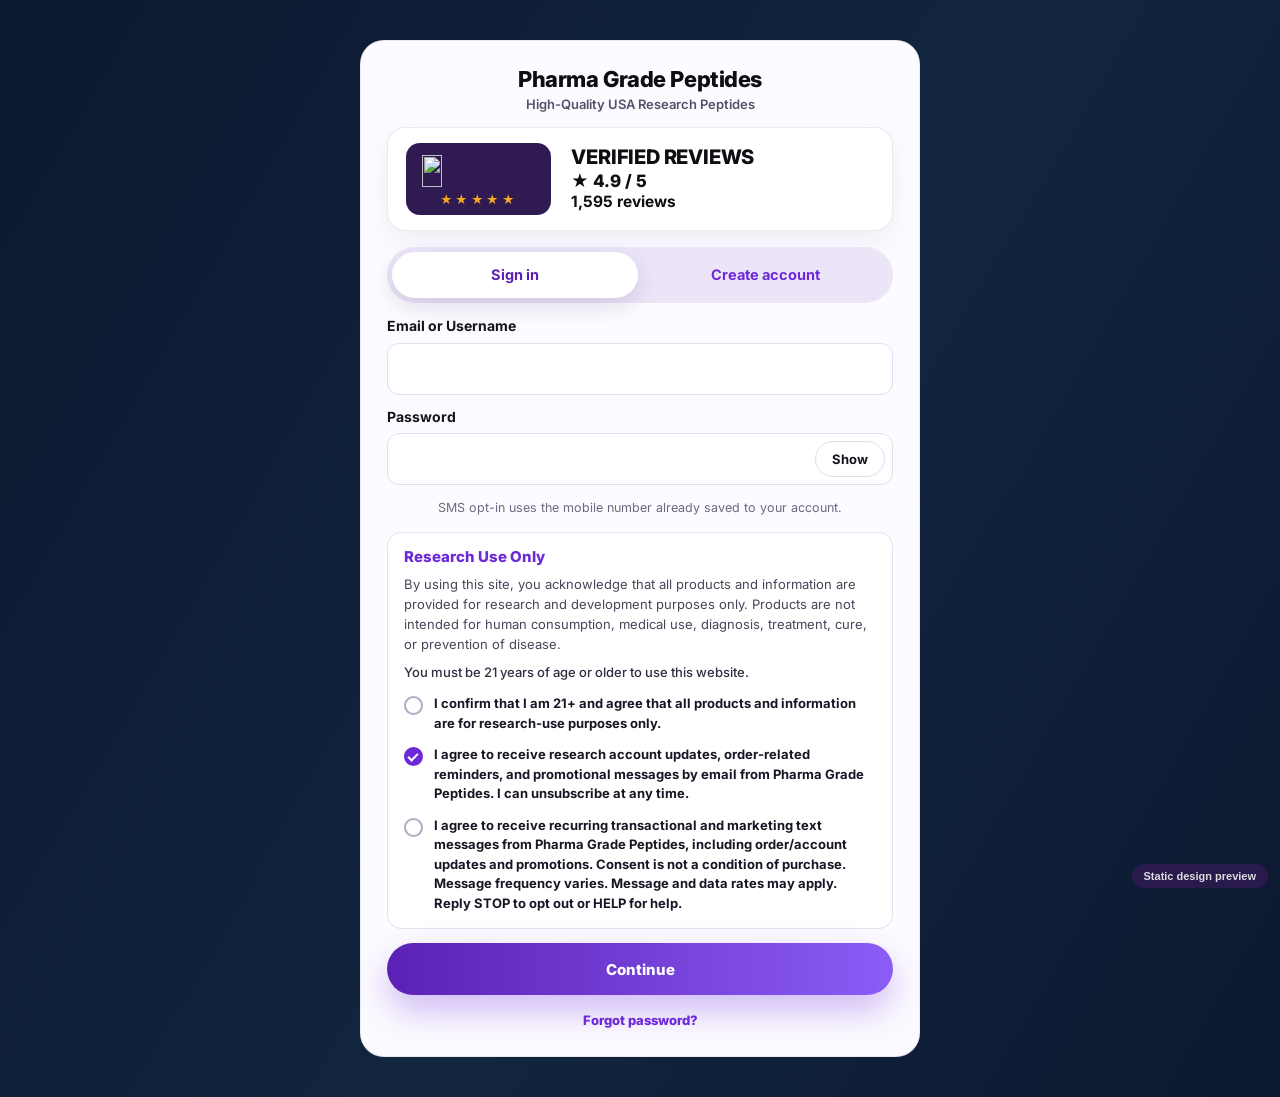
==== login-card.html @ 243227a5 "Pharma Grade Peptides — design preview: landing, login (full + card), FAQ" ====
<!DOCTYPE html><html><head><meta charset="utf-8"><meta name="viewport" content="width=device-width, initial-scale=1">
<title>Login / Sign Form — card only</title>
<link href="https://fonts.googleapis.com/css2?family=Inter:wght@400;500;600;700;800&display=swap" rel="stylesheet">
<link rel="stylesheet" href="assets/css/auth.css">
<style>body{margin:0;background:linear-gradient(120deg,#0c1830,#12263f 55%,#0c1830);min-height:100vh;display:flex;align-items:center;justify-content:center;padding:40px}</style>
</head><body>
<div class="pga pga--card-only" data-mode="login"><div class="pga-shell"><div class="pga-card">
					<p class="pga-card__title">Pharma Grade Peptides</p>
					<p class="pga-card__kicker">High-Quality USA Research Peptides</p>

					<div class="pga-reviews" aria-label="Verified reviews: 4.9 / 5 from 1,595 reviews">
						<div class="pga-reviews__brand" aria-hidden="true">
							<img decoding="async" src="assets/assets/img/logo-light.svg" alt="" width="128" height="36">
							<span class="pga-reviews__stars">&#9733;&#9733;&#9733;&#9733;&#9733;</span>
						</div>
						<div class="pga-reviews__score">
							<b>VERIFIED REVIEWS</b>
							<span class="pga-reviews__scorenum">&#9733; 4.9 / 5</span>
							<small>1,595 reviews</small>
						</div>
					</div>

					<div class="pga-tabs" role="tablist" aria-label="Account access">
						<button type="button" class="pga-tab is-active" data-tab="login" role="tab" aria-selected="true">Sign in</button>
						<button type="button" class="pga-tab" data-tab="register" role="tab" aria-selected="false">Create account</button>
					</div>

					
					<div class="pga-panels">

						<!-- Sign in -->
						<div class="pga-panel is-active" data-panel="login" role="tabpanel">
							<form class="pga-form js-pga-form" data-action="pga_login" novalidate>
								<label class="pga-field">
									<span>Email or Username</span>
									<input type="text" name="login" autocomplete="username" required>
								</label>
								<label class="pga-field">
									<span>Password</span>
									<span class="pga-password">
										<input class="pga-password__input" type="password" name="password" autocomplete="current-password" required>
										<button type="button" class="pga-password__toggle js-pga-toggle" data-show="Show" data-hide="Hide">Show</button>
									</span>
								</label>

								<p class="pga-smsnote">SMS opt-in uses the mobile number already saved to your account.</p>

								<div class="pga-terms">
									<p class="pga-terms__head">Research Use Only</p>
									<div class="pga-terms__body">
										<p>By using this site, you acknowledge that all products and information are provided for research and development purposes only. Products are not intended for human consumption, medical use, diagnosis, treatment, cure, or prevention of disease.</p>
										<p class="pga-terms__strong">You must be 21 years of age or older to use this website.</p>
									</div>
									<label class="pga-check">
										<input type="checkbox" name="confirm21" value="1" required>
										<span>I confirm that I am 21+ and agree that all products and information are for research-use purposes only.</span>
									</label>
									<label class="pga-check">
										<input type="checkbox" name="optin_email" value="1" checked>
										<span>I agree to receive research account updates, order-related reminders, and promotional messages by email from Pharma Grade Peptides. I can unsubscribe at any time.</span>
									</label>
									<label class="pga-check">
										<input type="checkbox" name="optin_sms" value="1">
										<span>I agree to receive recurring transactional and marketing text messages from Pharma Grade Peptides, including order/account updates and promotions. Consent is not a condition of purchase. Message frequency varies. Message and data rates may apply. Reply STOP to opt out or HELP for help.</span>
									</label>
								</div>

								<label class="pga-hp" aria-hidden="true">Leave this field empty<input type="text" name="website" tabindex="-1" autocomplete="off"></label>
								<button type="submit" class="pga-btn">Continue</button>
								<p class="pga-small"><a href="#" class="js-pga-forgot-link">Forgot password?</a></p>
							</form>
						</div>

						<!-- Register -->
						<div class="pga-panel" data-panel="register" role="tabpanel">
							<form class="pga-form js-pga-form" data-action="pga_register" novalidate>
								<label class="pga-field">
									<span>Username</span>
									<input type="text" name="username" autocomplete="username" placeholder="Auto-generated if left blank">
								</label>
								<label class="pga-field">
									<span>Email</span>
									<input type="email" name="email" autocomplete="email" required>
								</label>
								<label class="pga-field">
									<span>Mobile phone number</span>
									<input type="tel" name="phone" autocomplete="tel" placeholder="For order and delivery updates">
								</label>
								<label class="pga-field">
									<span>Birthdate</span>
									<input type="date" name="birthdate" autocomplete="bday" required>
									<span class="pga-field-note">You must be 21 or older to hold a research account.</span>
								</label>
								<label class="pga-field">
									<span>Password</span>
									<span class="pga-password">
										<input class="pga-password__input" type="password" name="password" autocomplete="new-password" minlength="8" required>
										<button type="button" class="pga-password__toggle js-pga-toggle" data-show="Show" data-hide="Hide">Show</button>
									</span>
									<span class="pga-field-note">At least 8 characters.</span>
								</label>
								<label class="pga-field">
									<span>Confirm password</span>
									<span class="pga-password">
										<input class="pga-password__input" type="password" name="password2" autocomplete="new-password" minlength="8" required>
										<button type="button" class="pga-password__toggle js-pga-toggle" data-show="Show" data-hide="Hide">Show</button>
									</span>
								</label>

								<div class="pga-terms">
									<p class="pga-terms__head">Research Use Only</p>
									<div class="pga-terms__body">
										<p>By using this site, you acknowledge that all products and information are provided for research and development purposes only. Products are not intended for human consumption, medical use, diagnosis, treatment, cure, or prevention of disease.</p>
										<p class="pga-terms__strong">You must be 21 years of age or older to use this website.</p>
									</div>
									<label class="pga-check">
										<input type="checkbox" name="consent_research" value="1" required>
										<span>I confirm that I am 21+ and agree that all products and information are for research-use purposes only.</span>
									</label>
									<label class="pga-check">
										<input type="checkbox" name="optin_email" value="1" checked>
										<span>I agree to receive research account updates, order-related reminders, and promotional messages by email from Pharma Grade Peptides. I can unsubscribe at any time.</span>
									</label>
									<label class="pga-check">
										<input type="checkbox" name="optin_sms" value="1">
										<span>I agree to receive recurring transactional and marketing text messages from Pharma Grade Peptides, including order/account updates and promotions. Consent is not a condition of purchase. Message frequency varies. Message and data rates may apply. Reply STOP to opt out or HELP for help.</span>
									</label>
								</div>

								<label class="pga-hp" aria-hidden="true">Leave this field empty<input type="text" name="website" tabindex="-1" autocomplete="off"></label>
								<button type="submit" class="pga-btn">Create account</button>
								<p class="pga-small">Already registered? <a href="#" class="js-pga-login-link">Sign in</a></p>
							</form>
						</div>

						<!-- Password reset -->
						<div class="pga-panel pga-reset-view" data-panel="forgot" role="tabpanel">
							<h2>Reset your password</h2>
							<p>Enter your email or username and we will send a secure reset link.</p>
							<form class="pga-form js-pga-form" data-action="pga_forgot" novalidate>
								<label class="pga-field">
									<span>Email or Username</span>
									<input type="text" name="login" autocomplete="username" required>
								</label>
								<label class="pga-hp" aria-hidden="true">Leave this field empty<input type="text" name="website" tabindex="-1" autocomplete="off"></label>
								<button type="submit" class="pga-btn">Send reset link</button>
								<p class="pga-small"><a href="#" class="js-pga-login-link">Back to sign in</a></p>
							</form>
						</div>
					</div>
				</div>
			</div></div></div>
<div style="position:fixed;bottom:12px;right:12px;background:#2f1a52;color:#fff;font:700 11px Arial;padding:6px 12px;border-radius:999px;opacity:.85">Static design preview</div>
</body></html>
---- assets/css/auth.css ----
/* =========================================================================
   PharmaGrade Core — Research Access gate (login / sign-up)
   Reference: split hero layout — lavender page, white logo card, oversized
   headline, hero artwork, stat tiles · right auth card with review badge,
   pill tabs, Google button and round consent checkboxes.
   Palette: violet #6d28d9 · lavender #ece5f8 · ink #0f0f14 ·
   danger #9f1239 · success #2f7d32 · Type: Inter
   ========================================================================= */

body.pgp-standalone { margin: 0; }

.pga {
	--pga-violet: #6d28d9;
	--pga-violet-bright: #7c3aed;
	--pga-ink: #0f0f14;
	--pga-text: #26212f;
	--pga-muted: #6f6880;
	--pga-line: rgba(31, 24, 54, 0.12);
	--pga-lav: #ece5f8;
	--pga-card: #fcfbff;
	--pga-success: #2f7d32;
	--pga-danger: #9f1239;
	--pga-shadow: 0 30px 80px rgba(48, 26, 94, 0.14);

	position: relative;
	min-height: 100vh;
	display: flex;
	box-sizing: border-box;
	background:
		radial-gradient(1000px 560px at 8% 4%, rgba(147, 83, 255, 0.16), transparent 60%),
		radial-gradient(820px 480px at 94% 18%, rgba(109, 40, 217, 0.12), transparent 58%),
		linear-gradient(168deg, #f9f6fe 0%, #f2ebfa 46%, #eae1f6 100%);
	font-family: "Inter", system-ui, -apple-system, "Segoe UI", Roboto, Arial, sans-serif;
	color: var(--pga-text);
	-webkit-font-smoothing: antialiased;
	padding: clamp(24px, 3.4vw, 56px);
	overflow-x: hidden;
}
.pga *, .pga *::before, .pga *::after { box-sizing: border-box; }

.pga::after {
	content: "";
	position: absolute;
	inset: 0;
	background-image:
		linear-gradient(rgba(86, 61, 125, 0.05) 1px, transparent 1px),
		linear-gradient(90deg, rgba(86, 61, 125, 0.05) 1px, transparent 1px);
	background-size: 46px 46px;
	-webkit-mask-image: linear-gradient(180deg, rgba(0, 0, 0, 0.55), transparent 82%);
	mask-image: linear-gradient(180deg, rgba(0, 0, 0, 0.55), transparent 82%);
	pointer-events: none;
}

.pga-shell {
	position: relative;
	z-index: 2;
	width: min(1380px, 100%);
	min-width: 0;
	margin: auto;
	display: grid;
	grid-template-columns: minmax(0, 1.08fr) minmax(400px, 540px);
	gap: clamp(44px, 7.5vw, 140px);
	align-items: start;
}

/* ---------- Story column ---------- */
.pga-story { padding: clamp(0px, 1vw, 10px) 0; min-width: 0; }

.pga-logobox {
	display: inline-flex;
	align-items: center;
	background: #ffffff;
	border-radius: 22px;
	padding: 15px 28px;
	box-shadow: 0 18px 44px rgba(48, 26, 94, 0.1);
}
.pga-logobox img { display: block; width: auto; height: 46px; }

.pga-eyebrow {
	margin: 30px 0 12px;
	color: var(--pga-violet);
	font-size: 13px;
	line-height: 1;
	text-transform: uppercase;
	letter-spacing: 0.2em;
	font-weight: 800;
}
.pga h1 {
	margin: 0;
	max-width: 740px;
	color: #0b0b10;
	font-size: clamp(40px, 4.4vw, 62px);
	line-height: 0.98;
	letter-spacing: -0.045em;
	font-weight: 800;
}
.pga-intro {
	max-width: 660px;
	margin: 22px 0 0;
	color: var(--pga-text);
	font-size: clamp(16px, 1.5vw, 19px);
	line-height: 1.6;
	font-weight: 500;
}

.pga-hero {
	margin: 28px 0 0;
	border-radius: 22px;
	overflow: hidden;
	box-shadow: 0 26px 60px rgba(48, 26, 94, 0.24);
	line-height: 0;
}
.pga-hero img { display: block; width: 100%; max-width: 100%; height: auto; }
.pga-story .pga-hero {
	max-width: 360px;
}

.pga-proof-grid {
	margin-top: 24px;
	display: grid;
	grid-template-columns: repeat(3, minmax(0, 1fr));
	gap: 14px;
	width: min(600px, 100%);
}
.pga-proof-grid div {
	background: #fff;
	border: 1px solid rgba(31, 24, 54, 0.05);
	border-radius: 16px;
	padding: 15px 16px 13px;
	box-shadow: 0 14px 34px rgba(48, 26, 94, 0.08);
}
.pga-proof-grid span {
	display: block;
	color: var(--pga-ink);
	font-size: 23px;
	font-weight: 800;
	letter-spacing: -0.02em;
	line-height: 1;
}
.pga-proof-grid small {
	display: block;
	margin-top: 5px;
	color: #3f3a4d;
	font-size: 11.5px;
	text-transform: uppercase;
	letter-spacing: 0.06em;
	font-weight: 800;
}

.pga-compliance-note {
	margin-top: 22px;
	width: min(600px, 100%);
	display: flex;
	gap: 22px;
	align-items: flex-start;
	padding: 18px 24px;
	border-radius: 12px;
	background: #ffffff;
	box-shadow: 0 1px 2px rgba(23, 15, 43, 0.04), 0 8px 22px rgba(23, 15, 43, 0.08);
	font-size: 15px;
	line-height: 1.55;
	color: #2b2438;
}
.pga-compliance-note span { min-width: 0; }
.pga-compliance-note strong { color: #1d1428; white-space: nowrap; font-weight: 800; }

/* ---------- Card ---------- */
.pga--card-only {
	background: none;
	min-height: 0;
	padding: 0;
	display: block;
}
.pga--card-only::after { content: none; }
.pga--card-only .pga-shell {
	width: 100%;
	max-width: 560px;
	display: block;
	margin: 0 auto;
	gap: 0;
}
.pga-card {
	width: 100%;
	min-width: 0;
	background: var(--pga-card);
	border: 1px solid rgba(31, 24, 54, 0.08);
	border-radius: 24px;
	box-shadow: var(--pga-shadow);
	padding: clamp(18px, 2vw, 26px);
}
.pga-card__title {
	margin: 0 0 4px;
	text-align: center;
	color: #0d0d12;
	font-size: 22px;
	font-weight: 800;
	letter-spacing: -0.02em;
	line-height: 1.15;
}
.pga-card__kicker {
	margin: 0 0 14px;
	text-align: center;
	color: #55506a;
	font-size: 13px;
	font-weight: 600;
	line-height: 1.3;
}

/* ---------- Reviews badge ---------- */
.pga-reviews {
	display: flex;
	align-items: center;
	gap: 20px;
	background: #fff;
	border: 1px solid rgba(31, 24, 54, 0.09);
	border-radius: 18px;
	padding: 15px 18px;
	box-shadow: 0 10px 26px rgba(48, 26, 94, 0.06);
}
.pga-reviews__brand {
	display: flex;
	flex-direction: column;
	align-items: center;
	gap: 7px;
	background: #2f1a52;
	border-radius: 14px;
	padding: 12px 16px 9px;
}
.pga-reviews__brand img { display: block; width: auto; height: 32px; }
.pga-reviews__stars {
	color: #f5a623;
	font-size: 12px;
	letter-spacing: 2.5px;
	line-height: 1;
}
.pga-reviews__score { min-width: 0; }
.pga-reviews__score b {
	display: block;
	color: #0d0d12;
	font-size: 20px;
	font-weight: 800;
	letter-spacing: -0.01em;
	line-height: 1.15;
}
.pga-reviews__scorenum {
	display: block;
	margin-top: 2px;
	color: #0d0d12;
	font-size: 17px;
	font-weight: 800;
	line-height: 1.2;
}
.pga-reviews__score small {
	display: block;
	margin-top: 1px;
	color: #0d0d12;
	font-size: 15.5px;
	font-weight: 700;
	line-height: 1.3;
}

.pga-alert {
	margin: 0 0 12px;
	padding: 12px 14px;
	border-radius: 16px;
	border: 1px solid rgba(159, 18, 57, 0.18);
	background: rgba(159, 18, 57, 0.07);
	color: var(--pga-danger);
	font-size: 14px;
	font-weight: 700;
	line-height: 1.4;
}
.pga-alert--ok {
	border-color: rgba(47, 125, 50, 0.22);
	background: rgba(47, 125, 50, 0.08);
	color: var(--pga-success);
}

/* ---------- Tabs ---------- */
.pga-tabs {
	margin-top: 16px;
	display: grid;
	grid-template-columns: repeat(2, minmax(0, 1fr));
	gap: 4px;
	width: 100%;
	border: 0;
	background: var(--pga-lav);
	border-radius: 999px;
	padding: 5px;
}
.pga-tab {
	appearance: none;
	border: 0;
	background: transparent;
	border-radius: 999px;
	min-height: 46px;
	color: var(--pga-violet);
	font: 700 14.5px/1 "Inter", system-ui, sans-serif;
	cursor: pointer;
	transition: background 0.16s ease, box-shadow 0.16s ease, color 0.16s ease;
}
.pga-tab.is-active {
	background: #fff;
	color: #5b21b6;
	box-shadow: 0 8px 22px rgba(48, 26, 94, 0.14);
}
.pga-tab:focus-visible,
.pga-password__toggle:focus-visible,
.pga-btn:focus-visible,
.pga-google:focus-visible {
	outline: 3px solid rgba(124, 58, 237, 0.45);
	outline-offset: 2px;
}
.pga-panels { margin-top: 15px; }
.pga-panel { display: none; }
.pga-panel.is-active { display: block; }

/* ---------- Google ---------- */
.pga-google {
	margin-top: 14px;
	display: flex;
	align-items: center;
	justify-content: center;
	gap: 10px;
	width: 100%;
	min-height: 52px;
	border-radius: 14px;
	border: 1px solid rgba(31, 24, 54, 0.13);
	background: #fff;
	color: var(--pga-ink);
	font: 700 15px/1 "Inter", system-ui, sans-serif;
	text-decoration: none;
	transition: box-shadow 0.15s ease, transform 0.15s ease, border-color 0.15s ease;
}
.pga-google:hover {
	border-color: rgba(48, 26, 94, 0.3);
	box-shadow: 0 12px 28px rgba(48, 26, 94, 0.1);
	transform: translateY(-1px);
}
.pga-google.is-unconfigured { opacity: 0.55; }
.pga-google-note {
	margin: 10px 0 0;
	text-align: center;
	color: var(--pga-muted);
	font-size: 12.5px;
	line-height: 1.4;
}

/* ---------- Form fields ---------- */
.pga-form { display: flex; flex-direction: column; gap: 14px; }
.pga-field { display: block; margin: 0; }
.pga-field > span:first-child {
	display: block;
	margin: 0 0 8px;
	color: #16121e;
	font-size: 14px;
	font-weight: 700;
	line-height: 1.2;
}
.pga-field input {
	width: 100%;
	min-height: 52px;
	padding: 13px 15px;
	border-radius: 12px;
	border: 1px solid #e3ddef;
	background: #fff;
	color: var(--pga-ink);
	font: 500 15.5px/1.3 "Inter", system-ui, sans-serif;
	outline: none;
	transition: border-color 0.16s ease, box-shadow 0.16s ease, background 0.16s ease;
}
.pga-field input::placeholder { color: #a49bb8; }
.pga-field input:focus {
	border-color: rgba(124, 58, 237, 0.65);
	box-shadow: 0 0 0 4px rgba(124, 58, 237, 0.13);
}
.pga-field input:-webkit-autofill {
	-webkit-box-shadow: 0 0 0 1000px #fff inset;
	-webkit-text-fill-color: var(--pga-ink);
}
.pga-field-note {
	display: block;
	margin: 7px 0 0;
	color: var(--pga-muted);
	font-size: 12px;
	line-height: 1.35;
	font-weight: 650;
}
.pga-field.has-error input {
	border-color: rgba(159, 18, 57, 0.72);
	background: rgba(159, 18, 57, 0.035);
	box-shadow: 0 0 0 4px rgba(159, 18, 57, 0.1);
}
.pga-field.has-error .pga-field-note { color: var(--pga-danger); }
.pga-field.has-success input {
	border-color: rgba(47, 125, 50, 0.55);
	box-shadow: 0 0 0 4px rgba(47, 125, 50, 0.08);
}
.pga-password { position: relative; display: block; }
.pga-password .pga-password__input { padding-right: 92px; }
.pga-password__toggle {
	position: absolute;
	top: 50%;
	right: 8px;
	transform: translateY(-50%);
	border: 1px solid #e3ddef;
	background: #fff;
	color: #16121e;
	border-radius: 999px;
	min-height: 36px;
	padding: 0 16px;
	font: 700 13px/1 "Inter", system-ui, sans-serif;
	cursor: pointer;
	transition: background 0.15s ease, border-color 0.15s ease;
}
.pga-password__toggle:hover { background: #f5f1fb; border-color: #d4c9ea; }

.pga-smsnote {
	margin: 0;
	text-align: center;
	color: var(--pga-muted);
	font-size: 12.5px;
	line-height: 1.45;
}

/* ---------- Terms / checks ---------- */
.pga-terms {
	border: 1px solid #e7e1f0;
	border-radius: 14px;
	padding: 15px 16px;
	background: #fff;
}
.pga-terms__head {
	margin: 0 0 8px;
	color: var(--pga-violet);
	font-weight: 800;
	font-size: 15px;
	line-height: 1.2;
}
.pga-terms__body { color: #4c4459; font-size: 13px; line-height: 1.55; }
.pga-terms__body p { margin: 0 0 8px; }
.pga-terms__body p:last-child { margin-bottom: 0; }
.pga-terms__strong { font-weight: 500; color: #332c40; }
.pga-check {
	display: flex;
	gap: 11px;
	align-items: flex-start;
	margin: 12px 0 0;
	color: #1a1524;
	font-size: 13px;
	line-height: 1.5;
	font-weight: 700;
	cursor: pointer;
}
.pga-check input[type="checkbox"] {
	appearance: none;
	-webkit-appearance: none;
	width: 19px;
	height: 19px;
	margin: 2px 0 0;
	flex: 0 0 auto;
	border: 2px solid #b3aac4;
	border-radius: 50%;
	background: #fff;
	display: inline-grid;
	place-items: center;
	cursor: pointer;
	transition: background 0.15s ease, border-color 0.15s ease;
}
.pga-check input[type="checkbox"]::before {
	content: "";
	width: 10px;
	height: 6px;
	border-left: 2.5px solid #fff;
	border-bottom: 2.5px solid #fff;
	transform: rotate(-45deg) scale(0);
	transform-origin: center;
	margin-top: -2px;
	transition: transform 0.14s ease;
}
.pga-check input[type="checkbox"]:checked {
	background: var(--pga-violet);
	border-color: var(--pga-violet);
}
.pga-check input[type="checkbox"]:checked::before { transform: rotate(-45deg) scale(1); }
.pga-check input[type="checkbox"]:focus-visible {
	outline: 3px solid rgba(124, 58, 237, 0.45);
	outline-offset: 2px;
}
.pga-check.has-error { color: var(--pga-danger); }
.pga-check.has-error input[type="checkbox"] { border-color: rgba(159, 18, 57, 0.72); }

/* ---------- Buttons ---------- */
.pga-btn,
button.pga-btn {
	width: 100%;
	min-height: 52px;
	display: inline-flex;
	align-items: center;
	justify-content: center;
	gap: 10px;
	border: 0;
	border-radius: 999px;
	padding: 13px 18px;
	background: linear-gradient(90deg, #5b21b6, #8b5cf6);
	color: #fff;
	box-shadow: 0 16px 34px rgba(109, 40, 217, 0.3);
	font: 800 15px/1 "Inter", system-ui, sans-serif;
	text-decoration: none;
	cursor: pointer;
	transition: transform 0.14s ease, filter 0.14s ease, box-shadow 0.14s ease;
}
.pga-btn:hover {
	filter: brightness(1.05);
	transform: translateY(-1px);
	box-shadow: 0 18px 40px rgba(109, 40, 217, 0.36);
}
.pga-btn[disabled] { opacity: 0.65; cursor: progress; transform: none; }
.pga-small {
	margin: 2px 0 0;
	text-align: center;
	color: var(--pga-muted);
	font-size: 13px;
	line-height: 1.45;
}
.pga-small a { color: var(--pga-violet); font-weight: 800; text-decoration: none; }
.pga-small a:hover { text-decoration: underline; }
.pga-hp {
	position: absolute !important;
	left: -9999px !important;
	width: 1px !important;
	height: 1px !important;
	overflow: hidden !important;
}

/* ---------- Reset view ---------- */
.pga-reset-view h2 {
	margin: 0;
	text-align: center;
	color: var(--pga-ink);
	font-size: 24px;
	line-height: 1.2;
	letter-spacing: -0.03em;
	font-weight: 800;
}
.pga-reset-view > p {
	margin: 8px 0 16px;
	text-align: center;
	color: var(--pga-muted);
	font-size: 14px;
	line-height: 1.45;
}

/* ---------- Flash toast ---------- */
.pga-flash {
	position: fixed;
	right: 20px;
	bottom: 20px;
	z-index: 30;
	max-width: 360px;
	padding: 14px 18px;
	border-radius: 16px;
	background: #fff;
	border: 1px solid var(--pga-line);
	box-shadow: var(--pga-shadow);
	font-size: 14px;
	font-weight: 650;
	color: var(--pga-ink);
}
.pga-flash[hidden] { display: none; }
.pga-flash.is-error { border-color: rgba(159, 18, 57, 0.3); color: var(--pga-danger); }
.pga-flash.is-ok { border-color: rgba(47, 125, 50, 0.3); color: var(--pga-success); }

/* =========================================================================
   Responsive
   ========================================================================= */

@media (max-width: 1120px) {
	.pga-shell {
		grid-template-columns: 1fr;
		gap: 34px;
		max-width: 640px;
	}
	.pga-story {
		text-align: center;
		padding: 0;
	}
	.pga-logobox { margin: 0 auto; }
	.pga h1 { margin-inline: auto; }
	.pga-intro { margin-inline: auto; }
	.pga-proof-grid, .pga-compliance-note { margin-left: auto; margin-right: auto; }
	.pga-compliance-note { text-align: left; }
	.pga-card { max-width: 600px; margin: 0 auto; }
	.pga-reviews { text-align: left; }
}

@media (max-width: 560px) {
	.pga { padding: 0; }
	.pga::after { display: none; }
	.pga-shell { width: 100%; display: flex; flex-direction: column; gap: 0; max-width: none; }
	.pga-story {
		padding: 26px 18px 22px;
		background: linear-gradient(180deg, #f6f1fd 0%, #efe8f9 100%);
	}
	.pga-logobox { padding: 12px 20px; border-radius: 18px; }
	.pga-logobox img { height: 38px; }
	.pga-eyebrow { margin-top: 22px; font-size: 12px; }
	.pga h1 { font-size: clamp(30px, 8.6vw, 38px); line-height: 0.99; }
	.pga-intro { font-size: 15px; line-height: 1.55; margin-top: 16px; }
	.pga-hero { border-radius: 16px; }
	.pga-proof-grid { grid-template-columns: repeat(3, minmax(0, 1fr)); gap: 8px; margin-top: 16px; }
	.pga-proof-grid div { border-radius: 13px; padding: 12px 10px 11px; }
	.pga-proof-grid span { font-size: 19px; }
	.pga-proof-grid small { font-size: 10px; line-height: 1.25; }
	.pga-compliance-note { margin-top: 14px; border-radius: 12px; padding: 15px 18px; gap: 8px; flex-direction: column; }
	.pga-compliance-note strong { white-space: nowrap; }
	.pga-card {
		border-radius: 24px 24px 0 0;
		border-left: 0;
		border-right: 0;
		border-bottom: 0;
		box-shadow: none;
		padding: 18px 16px 26px;
		max-width: none;
	}
	.pga-reviews { gap: 14px; padding: 13px 14px; }
	.pga-reviews__score b { font-size: 17px; }
	.pga-reviews__scorenum { font-size: 15px; }
	.pga-reviews__score small { font-size: 14px; }
	.pga-field input { min-height: 50px; font-size: 16px; }
}
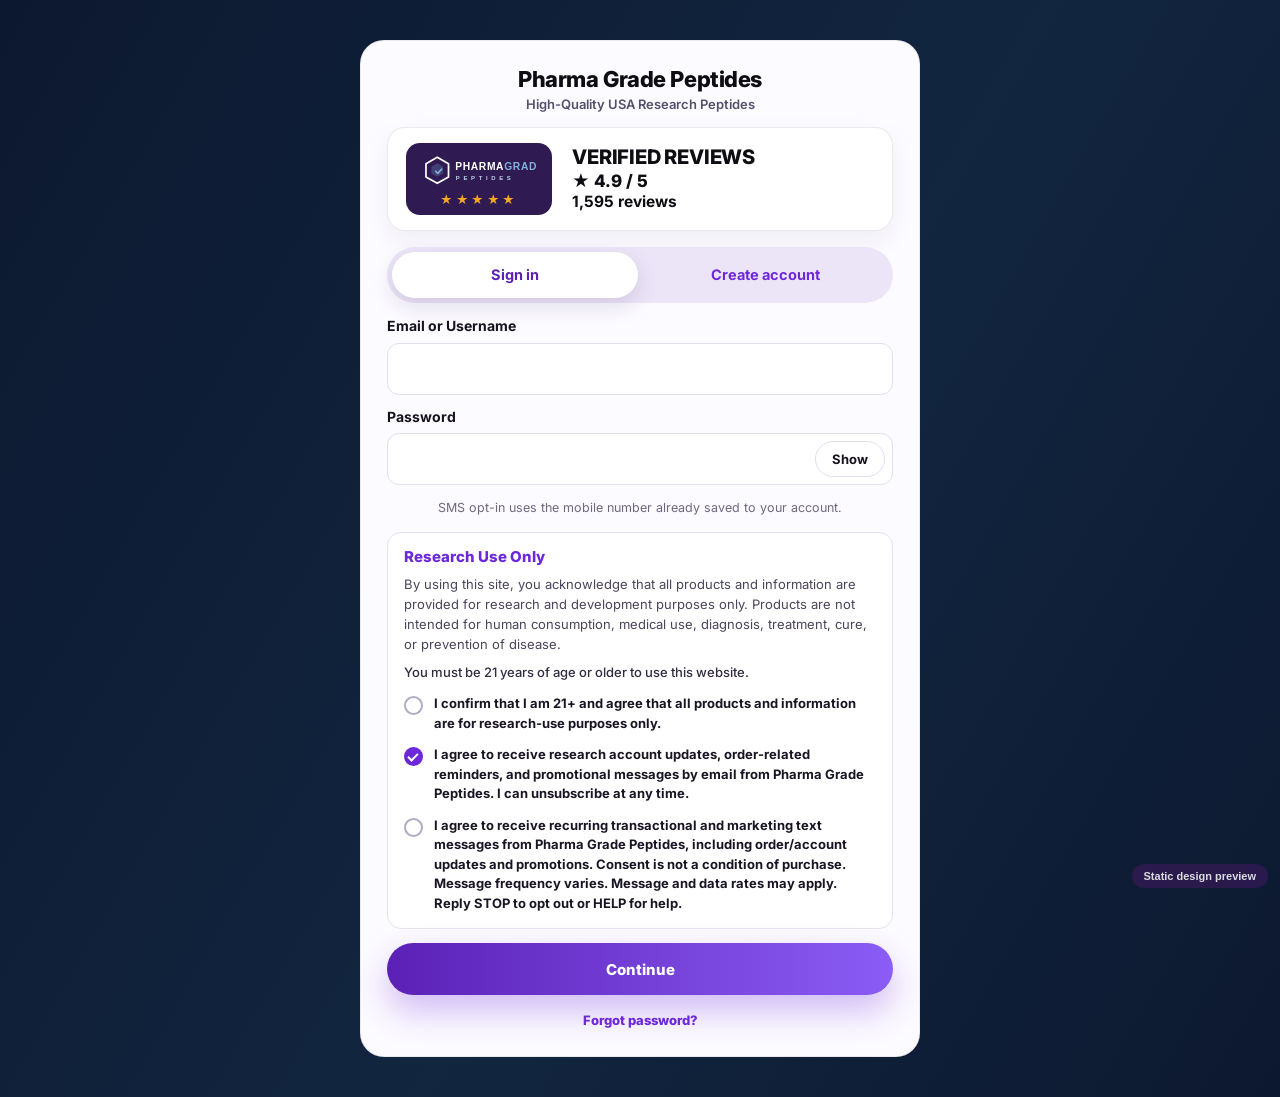
==== commit 29baeda3: "Fix asset paths" ====
--- a/login-card.html
+++ b/login-card.html
@@ -10,7 +10,7 @@
 
 					<div class="pga-reviews" aria-label="Verified reviews: 4.9 / 5 from 1,595 reviews">
 						<div class="pga-reviews__brand" aria-hidden="true">
-							<img decoding="async" src="assets/assets/img/logo-light.svg" alt="" width="128" height="36">
+							<img decoding="async" src="assets/img/logo-light.svg" alt="" width="128" height="36">
 							<span class="pga-reviews__stars">&#9733;&#9733;&#9733;&#9733;&#9733;</span>
 						</div>
 						<div class="pga-reviews__score">
